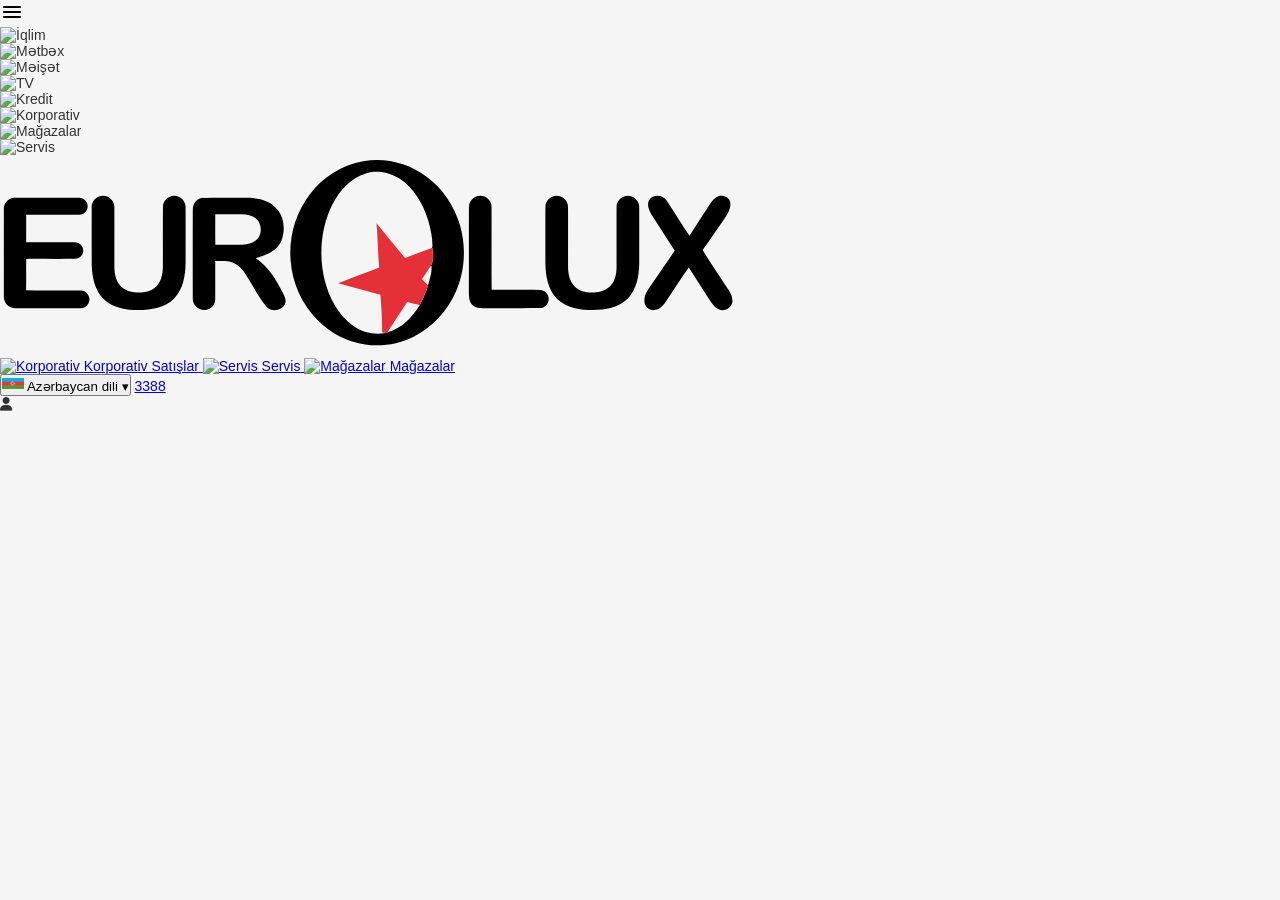
==== product.html @ 0941c826 "add produck header" ====
<!DOCTYPE html>
<html lang="az">
<head>
  <meta charset="UTF-8">
  <meta name="viewport" content="width=device-width, initial-scale=1.0">
  <title>Mikrodalğalı soba Eurolux EU-MW023-12GS</title>
  <link href="https://cdnjs.cloudflare.com/ajax/libs/font-awesome/6.5.0/css/all.min.css" rel="stylesheet">
  <link rel="stylesheet" href="assets/css/product.css">
  <link rel="stylesheet" href="assets/css/stryle.css">
</head>
<body>

  <div class="sidebar">
    <div class="sidebar-item active">
      <img src="assets/image/menu.svg" class="sidebar-svg" alt="Menyu">
    </div>
    <div class="sidebar-item">
      <img src="https://eurolux.az/wp-content/uploads/2025/03/Iqlim-texnikasi-icon.svg" class="sidebar-svg"
        alt="İqlim">
    </div>
    <div class="sidebar-item">
      <img src="https://eurolux.az/wp-content/uploads/2025/03/Mətbəx-Texnikasi-icon.svg" class="sidebar-svg"
        alt="Mətbəx">
    </div>
    <div class="sidebar-item">
      <img src="https://eurolux.az/wp-content/uploads/2025/03/Boyuk-məisət-texnikasi-icon.svg" class="sidebar-svg"
        alt="Məişət">
    </div>
    <div class="sidebar-item">
      <img src="https://eurolux.az/wp-content/uploads/2025/03/TV-audio-və-video-icon.svg" class="sidebar-svg"
        alt="TV">
    </div>
    <div class="sidebar-item">
      <img src="https://eurolux.az/wp-content/uploads/2025/03/Kredit-odenisi-icon.svg" class="sidebar-svg"
        alt="Kredit">
    </div>
    <div class="sidebar-item">
      <img src="https://eurolux.az/wp-content/uploads/2025/11/KORPORATIV-SATIS-1.svg" class="sidebar-svg"
        alt="Korporativ">
    </div>
    <div class="sidebar-item">
      <img src="https://eurolux.az/wp-content/uploads/2025/03/Magazalar-icon.svg" class="sidebar-svg"
        alt="Mağazalar">
    </div>
    <div class="sidebar-item">
      <img src="https://eurolux.az/wp-content/uploads/2025/07/Eurolux-Rəsmi-servis.svg" class="sidebar-svg"
        alt="Servis">
    </div>
  </div>

  <header class="top-header">
    <div class="container">
      <a href="#" class="logo">
        <img src="assets/image/eulogo.svg" alt="">
      </a>
      <nav class="top-nav">
        <a href="#" class="nav-item">
          <img src="https://eurolux.az/wp-content/uploads/2025/11/KORPORATIV-SATIS-1.svg" alt="Korporativ"
            class="nav-icon">
          <span>Korporativ Satışlar</span>
        </a>

        <a href="#" class="nav-item">
          <img src="https://eurolux.az/wp-content/uploads/2025/07/Eurolux-Rəsmi-servis.svg" alt="Servis"
            class="nav-icon">
          <span>Servis</span>
        </a>

        <a href="#" class="nav-item">
          <img src="https://eurolux.az/wp-content/uploads/2025/03/Magazalar-icon-1.svg" alt="Mağazalar"
            class="nav-icon">
          <span>Mağazalar</span>
        </a>
      </nav>
      <div class="top-right">
        <button class="lang-btn">
          <img src="[data-uri]"
            alt="Language Icon" width="22" height="15" style="border-radius:2px; object-fit:contain;">
          Azərbaycan dili ▾
        </button>

        <a href="tel:3388" class="phone-btn">3388</a>

        <div class="user-icon">
          <i class="fa-solid fa-user"></i>
        </div>
      </div>
    </div>
  </header>
---- assets/css/product.css ----
* { margin: 0; padding: 0; box-sizing: border-box; }
body { font-family: Arial, sans-serif; font-size: 14px; color: #333; background: #f5f5f5; }

.main-wrapper {
  display: flex;
  max-width: 1280px;
  margin: 0 auto;
}

.left-sidebar {
  width: 45px;
  background: #fff;
  border-right: 1px solid #eee;
  display: flex;
  flex-direction: column;
  align-items: center;
  padding: 12px 0;
  gap: 18px;
  min-height: calc(100vh - 110px);
}
.s-icon {
  width: 28px; height: 28px;
  background: #eee;
  border-radius: 5px;
  display: flex;
  align-items: center;
  justify-content: center;
  font-size: 14px;
  cursor: pointer;
}

.page-content {
  flex: 1;
  background: #f5f5f5;
  padding: 15px 20px;
}

.breadcrumb {
  display: flex;
  align-items: center;
  gap: 8px;
  font-size: 13px;
  color: #666;
  margin-bottom: 18px;
  flex-wrap: wrap;
}
.breadcrumb a { color: #1565c0; text-decoration: none; }
.breadcrumb a:hover { text-decoration: underline; }
.breadcrumb .current { color: #333; }

.product-area {
  display: flex;
  gap: 20px;
}

.img-section {
  width: 400px;
  flex-shrink: 0;
  position: relative;
}
.discount-badge {
  position: absolute;
  top: 12px; left: 12px;
  background: #1565c0;
  color: #fff;
  font-size: 13px;
  font-weight: bold;
  padding: 5px 10px;
  border-radius: 4px;
  z-index: 2;
}
.product-img-box {
  width: 100%;
  height: 380px;
  background: #f0f0f0;
  border-radius: 8px;
  display: flex;
  align-items: center;
  justify-content: center;
  position: relative;
  overflow: hidden;
}
.product-img-box img {
  max-width: 90%;
  max-height: 90%;
  object-fit: contain;
}
.expand-btn {
  position: absolute;
  bottom: 10px; left: 10px;
  width: 28px; height: 28px;
  background: #fff;
  border: 1px solid #ccc;
  border-radius: 4px;
  display: flex;
  align-items: center;
  justify-content: center;
  cursor: pointer;
  font-size: 14px;
}

.product-info { flex: 1; }
.product-title {
  font-size: 22px;
  font-weight: bold;
  color: #222;
  margin-bottom: 15px;
  line-height: 1.3;
}
.price-row {
  display: flex;
  align-items: center;
  gap: 14px;
  margin-bottom: 12px;
}
.old-price {
  font-size: 16px;
  color: #999;
  text-decoration: line-through;
}
.new-price {
  font-size: 28px;
  font-weight: bold;
  color: #e30613;
}
.fire-icon { font-size: 22px; }
.price-note {
  font-size: 13px;
  color: #555;
  margin-bottom: 20px;
  line-height: 1.5;
}
.specs-list {
  list-style: disc;
  padding-left: 20px;
  margin-bottom: 25px;
}
.specs-list li {
  font-size: 14px;
  color: #444;
  margin-bottom: 7px;
}
.action-links {
  display: flex;
  gap: 25px;
  flex-wrap: wrap;
}
.action-link {
  display: flex;
  align-items: center;
  gap: 6px;
  font-size: 13px;
  color: #555;
  text-decoration: none;
  cursor: pointer;
}
.action-link:hover { color: #1565c0; }

.right-panel {
  width: 280px;
  flex-shrink: 0;
  display: flex;
  flex-direction: column;
  gap: 12px;
}
.qty-row {
  display: flex;
  align-items: center;
  gap: 12px;
}
.qty-ctrl {
  display: flex;
  align-items: center;
  border: 1px solid #ddd;
  border-radius: 6px;
  overflow: hidden;
  background: #fff;
}
.qty-ctrl button {
  width: 32px; height: 38px;
  background: none;
  border: none;
  font-size: 18px;
  cursor: pointer;
  color: #555;
  font-weight: bold;
}
.qty-ctrl input {
  width: 40px; height: 38px;
  text-align: center;
  border: none;
  border-left: 1px solid #ddd;
  border-right: 1px solid #ddd;
  outline: none;
  font-size: 15px;
  font-weight: bold;
}
.add-to-cart {
  flex: 1;
  background: #e30613;
  color: #fff;
  border: none;
  border-radius: 6px;
  padding: 11px 0;
  font-size: 14px;
  font-weight: bold;
  cursor: pointer;
}
.add-to-cart:hover { background: #c00510; }
.one-click-btn {
  width: 100%;
  background: #1565c0;
  color: #fff;
  border: none;
  border-radius: 6px;
  padding: 13px 0;
  font-size: 14px;
  font-weight: bold;
  cursor: pointer;
}
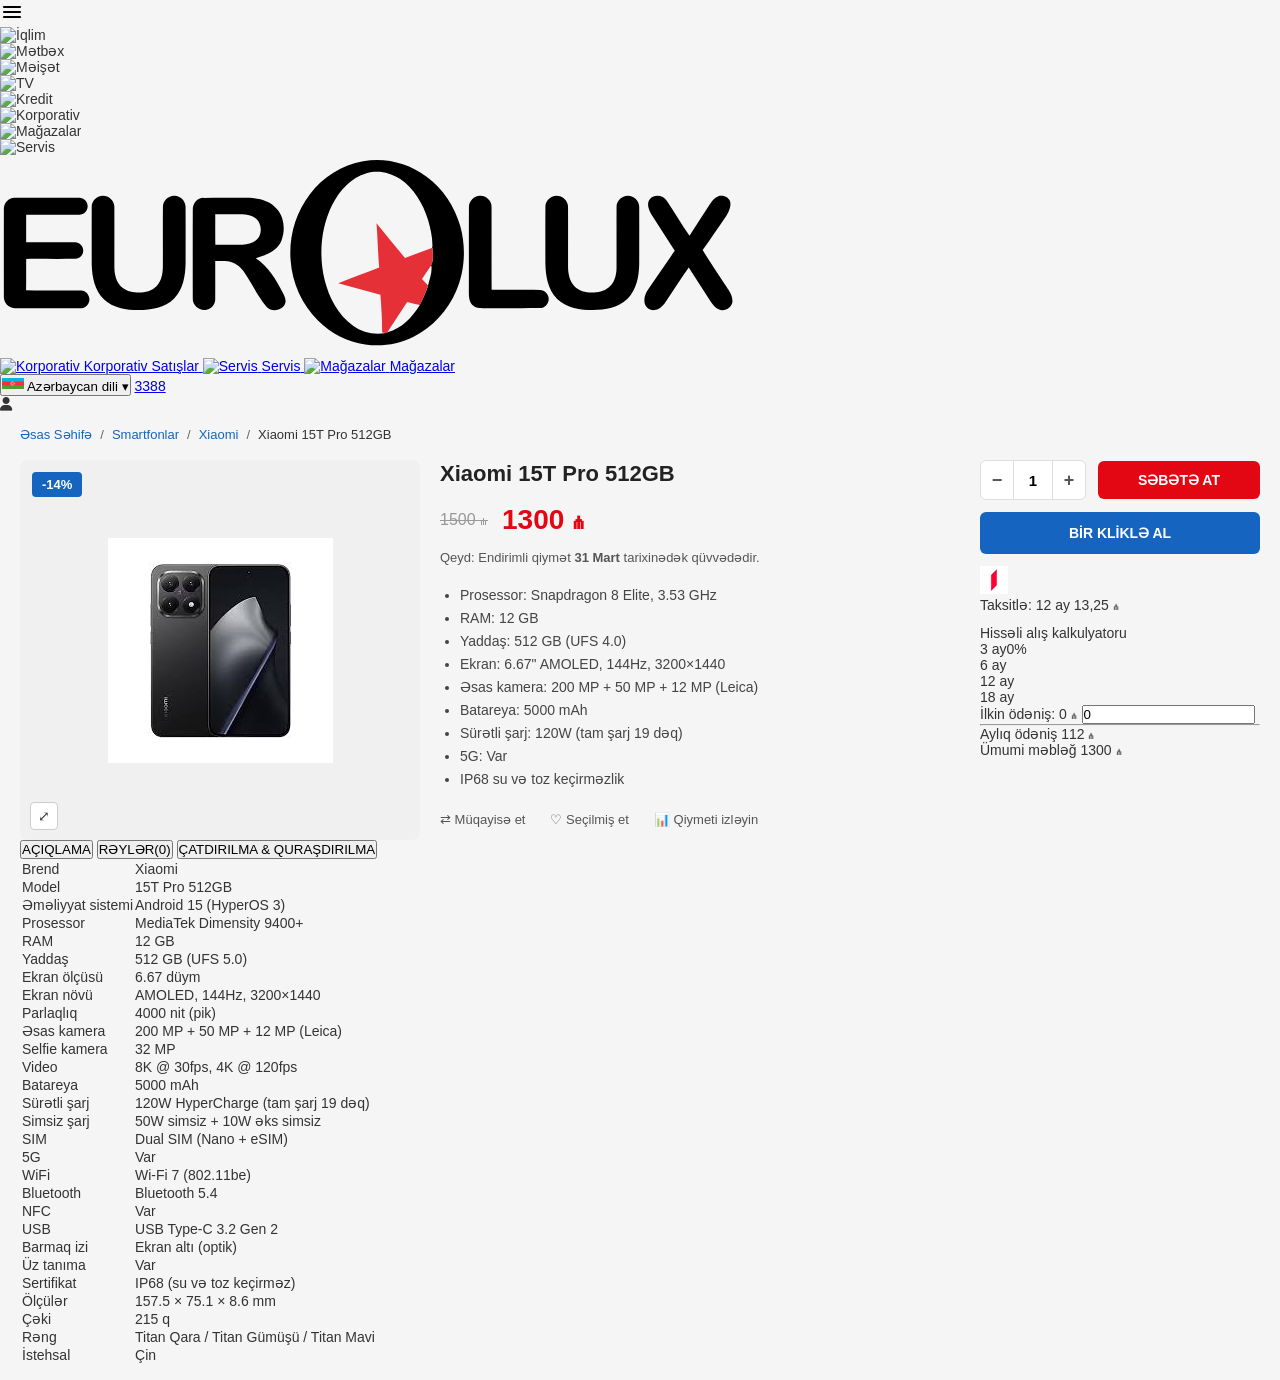
==== commit 99ea747e: "add phone about" ====
--- a/product.html
+++ b/product.html
@@ -86,4 +86,148 @@
         </div>
       </div>
     </div>
-  </header>+  </header>
+
+  <main>
+    <section class="product-section">
+    <div class="page-content">
+
+<div class="breadcrumb">
+  <a href="index.html">Əsas Səhifə</a>
+  <span>/</span>
+  <a href="#">Smartfonlar</a>
+  <span>/</span>
+  <a href="#">Xiaomi</a>
+  <span>/</span>
+  <span class="current">Xiaomi 15T Pro 512GB</span>
+</div>
+
+<div class="product-area">
+
+  <div class="img-section">
+    <div class="discount-badge">-14%</div>
+    <div class="product-img-box">
+      <img src="assets/image/xiaomi-15t-pro.jfif" alt="Xiaomi 15T Pro">
+      <div class="expand-btn">⤢</div>
+    </div>
+  </div>
+
+  <div class="product-info">
+    <h1 class="product-title">Xiaomi 15T Pro 512GB</h1>
+
+    <div class="price-row">
+      <span class="old-price">1500 ₼</span>
+      <span class="new-price">1300 ₼</span>
+      <span class="fire-icon"></span>
+    </div>
+
+    <p class="price-note">
+      Qeyd: Endirimli qiymət <b>31 Mart</b> tarixinədək qüvvədədir.
+    </p>
+
+    <ul class="specs-list">
+      <li>Prosessor: Snapdragon 8 Elite, 3.53 GHz</li>
+      <li>RAM: 12 GB</li>
+      <li>Yaddaş: 512 GB (UFS 4.0)</li>
+      <li>Ekran: 6.67" AMOLED, 144Hz, 3200×1440</li>
+      <li>Əsas kamera: 200 MP + 50 MP + 12 MP (Leica)</li>
+      <li>Batareya: 5000 mAh</li>
+      <li>Sürətli şarj: 120W (tam şarj 19 dəq)</li>
+      <li>5G: Var</li>
+      <li>IP68 su və toz keçirməzlik</li>
+    </ul>
+
+    <div class="action-links">
+      <a href="#" class="action-link">⇄ Müqayisə et</a>
+      <a href="#" class="action-link">♡ Seçilmiş et</a>
+      <a href="#" class="action-link">📊 Qiymeti izləyin</a>
+    </div>
+  </div>
+
+  <div class="right-panel">
+
+    <div class="qty-row">
+      <div class="qty-ctrl">
+        <button>−</button>
+        <input type="text" value="1">
+        <button>+</button>
+      </div>
+      <button class="add-to-cart">SƏBƏTƏ AT</button>
+    </div>
+
+    <button class="one-click-btn">BİR KLİKLƏ AL</button>
+
+    <div class="taksit-box">
+      <div class="taksit-logo">
+        <img src="assets/image/1bank.png" alt="">
+      </div>
+      Taksitlə: 12 ay 13,25 ₼
+    </div>
+
+    <div class="calc-box">
+      <div class="calc-title">Hissəli alış kalkulyatoru</div>
+      <div class="month-tabs">
+        <div class="month-tab">3 ay<span class="pct">0%</span></div>
+        <div class="month-tab">6 ay</div>
+        <div class="month-tab active">12 ay</div>
+        <div class="month-tab">18 ay</div>
+      </div>
+      <div class="calc-row">
+        <label>İlkin ödəniş: 0 ₼</label>
+        <input type="text" class="ilkin-input" value="0">
+      </div>
+      <hr class="calc-divider">
+      <div class="calc-result-row">
+        <span>Aylıq ödəniş</span>
+        <span class="amount">112 ₼</span>
+      </div>
+      <div class="calc-result-row">
+        <span>Ümumi məbləğ</span>
+        <span class="amount total">1300 ₼</span>
+      </div>
+    </div>
+
+  </div>
+
+</div>
+
+<div class="tabs-section">
+  <div class="tabs-header">
+    <button class="tab-btn active" onclick="showTab('acıqlama')">AÇIQLAMA</button>
+    <button class="tab-btn" onclick="showTab('reyler')">RƏYLƏR(0)</button>
+    <button class="tab-btn" onclick="showTab('catdirilma')">ÇATDIRILMA & QURAŞDIRILMA</button>
+  </div>
+
+  <div class="tab-content active" id="tab-acıqlama">
+    <table class="specs-table">
+      <tr><td class="spec-key">Brend</td><td class="spec-val">Xiaomi</td></tr>
+      <tr><td class="spec-key">Model</td><td class="spec-val">15T Pro 512GB</td></tr>
+      <tr><td class="spec-key">Əməliyyat sistemi</td><td class="spec-val">Android 15 (HyperOS 3)</td></tr>
+      <tr><td class="spec-key">Prosessor</td><td class="spec-val">MediaTek
+Dimensity 9400+</td></tr>
+      <tr><td class="spec-key">RAM</td><td class="spec-val">12 GB</td></tr>
+      <tr><td class="spec-key">Yaddaş</td><td class="spec-val">512 GB (UFS 5.0)</td></tr>
+      <tr><td class="spec-key">Ekran ölçüsü</td><td class="spec-val">6.67 düym</td></tr>
+      <tr><td class="spec-key">Ekran növü</td><td class="spec-val">AMOLED, 144Hz, 3200×1440</td></tr>
+      <tr><td class="spec-key">Parlaqlıq</td><td class="spec-val">4000 nit (pik)</td></tr>
+      <tr><td class="spec-key">Əsas kamera</td><td class="spec-val">200 MP + 50 MP + 12 MP (Leica)</td></tr>
+      <tr><td class="spec-key">Selfie kamera</td><td class="spec-val">32 MP</td></tr>
+      <tr><td class="spec-key">Video</td><td class="spec-val">8K @ 30fps, 4K @ 120fps</td></tr>
+      <tr><td class="spec-key">Batareya</td><td class="spec-val">5000 mAh</td></tr>
+      <tr><td class="spec-key">Sürətli şarj</td><td class="spec-val">120W HyperCharge (tam şarj 19 dəq)</td></tr>
+      <tr><td class="spec-key">Simsiz şarj</td><td class="spec-val">50W simsiz + 10W əks simsiz</td></tr>
+      <tr><td class="spec-key">SIM</td><td class="spec-val">Dual SIM (Nano + eSIM)</td></tr>
+      <tr><td class="spec-key">5G</td><td class="spec-val">Var</td></tr>
+      <tr><td class="spec-key">WiFi</td><td class="spec-val">Wi-Fi 7 (802.11be)</td></tr>
+      <tr><td class="spec-key">Bluetooth</td><td class="spec-val">Bluetooth 5.4</td></tr>
+      <tr><td class="spec-key">NFC</td><td class="spec-val">Var</td></tr>
+      <tr><td class="spec-key">USB</td><td class="spec-val">USB Type-C 3.2 Gen 2</td></tr>
+      <tr><td class="spec-key">Barmaq izi</td><td class="spec-val">Ekran altı (optik)</td></tr>
+      <tr><td class="spec-key">Üz tanıma</td><td class="spec-val">Var</td></tr>
+      <tr><td class="spec-key">Sertifikat</td><td class="spec-val">IP68 (su və toz keçirməz)</td></tr>
+      <tr><td class="spec-key">Ölçülər</td><td class="spec-val">157.5 × 75.1 × 8.6 mm</td></tr>
+      <tr><td class="spec-key">Çəki</td><td class="spec-val">215 q</td></tr>
+      <tr><td class="spec-key">Rəng</td><td class="spec-val">Titan Qara / Titan Gümüşü / Titan Mavi</td></tr>
+      <tr><td class="spec-key">İstehsal</td><td class="spec-val">Çin</td></tr>
+    </table>
+  </div>
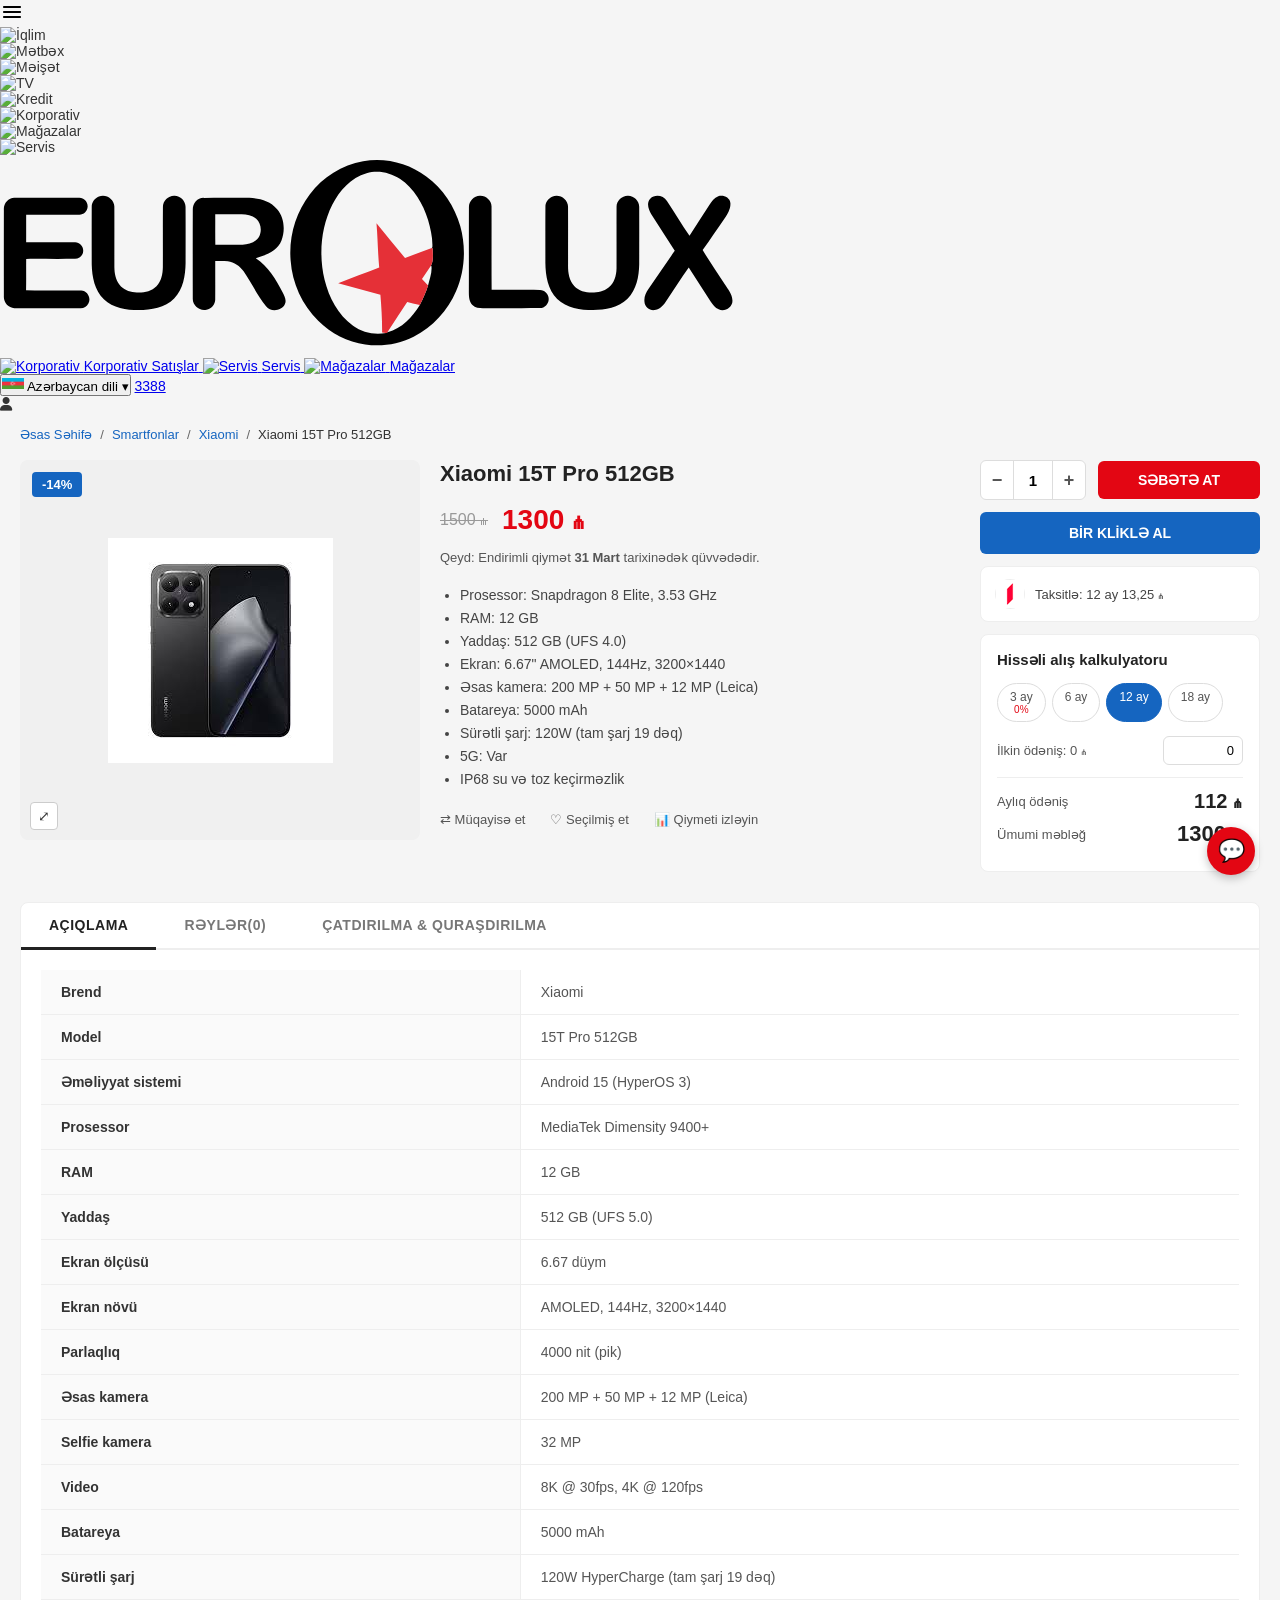
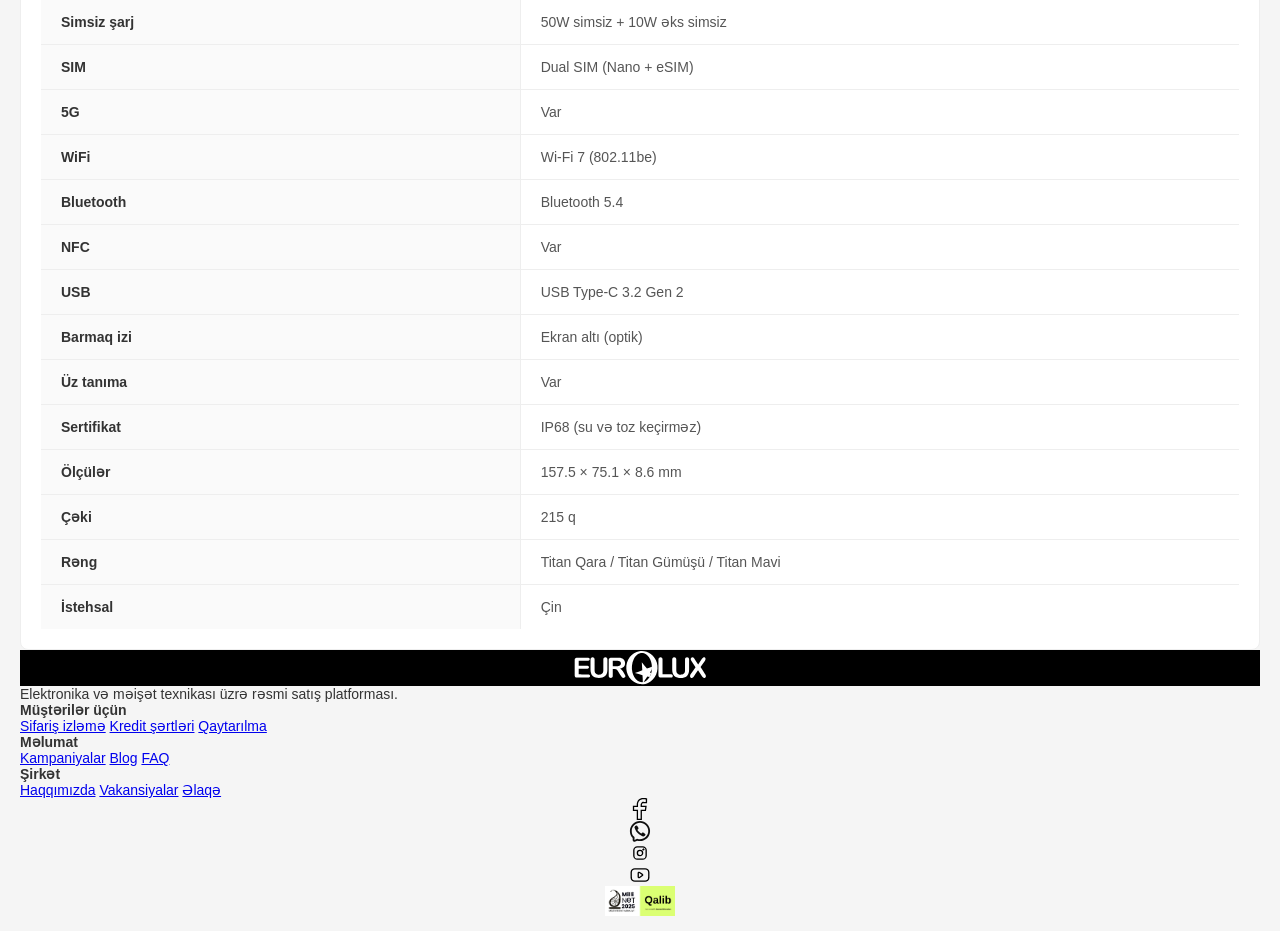
==== commit 380a572d: "add produck footer" ====
--- a/product.html
+++ b/product.html
@@ -230,4 +230,79 @@
       <tr><td class="spec-key">Rəng</td><td class="spec-val">Titan Qara / Titan Gümüşü / Titan Mavi</td></tr>
       <tr><td class="spec-key">İstehsal</td><td class="spec-val">Çin</td></tr>
     </table>
-  </div>+  </div>
+
+  <div class="tab-content" id="tab-reyler">
+    <p style="color:#888;font-size:14px;padding:30px 0;">Hələ rəy yoxdur.</p>
+  </div>
+
+  <div class="tab-content" id="tab-catdirilma">
+    <p style="color:#555;font-size:14px;padding:20px 0;line-height:1.7;">
+      Məhsul sifariş edildikdən sonra 1-3 iş günü ərzində çatdırılır.<br>
+      Bakı daxili çatdırılma pulsuzdur.<br>
+      Quraşdırma xidməti əlavə ödənişlidir.
+    </p>
+  </div>
+</div>
+
+<div class="chat-float">💬</div>
+
+<footer class="site-footer">
+    <div class="container footer-top">
+      <div class="footer-col logo-col">
+        <div id="box_footer_logo" class="placeholder footer-logo"
+          style="display:flex;align-items:center;justify-content:center;background:#000;border:none;">
+          <img src="assets/image/eulogo.svg" alt="Eurolux"
+            style="height:36px;filter:brightness(0) invert(1);object-fit:contain;">
+        </div>
+        <p>Elektronika və məişət texnikası üzrə rəsmi satış platforması.</p>
+      </div>
+      <div class="footer-col">
+        <h4>Müştərilər üçün</h4>
+        <a href="#">Sifariş izləmə</a>
+        <a href="#">Kredit şərtləri</a>
+        <a href="#">Qaytarılma</a>
+      </div>
+      <div class="footer-col">
+        <h4>Məlumat</h4>
+        <a href="#">Kampaniyalar</a>
+        <a href="#">Blog</a>
+        <a href="#">FAQ</a>
+      </div>
+      <div class="footer-col">
+        <h4>Şirkət</h4>
+        <a href="#">Haqqımızda</a>
+        <a href="#">Vakansiyalar</a>
+        <a href="#">Əlaqə</a>
+      </div>
+    </div>
+
+    <div class="container social-bar">
+      <div class="social-icons">
+        <div class="social-box fb" style="display:flex;align-items:center;justify-content:center;">
+          <img src="assets/image/facebook-boxed-svgrepo-com.svg" alt="Facebook"
+            style="width:22px;height:22px;">
+        </div>
+        <div class="social-box wp" style="display:flex;align-items:center;justify-content:center;">
+          <img src="assets/image/whatsapp.svg" alt="WhatsApp" style="width:22px;height:22px;">
+        </div>
+        <div class="social-box ig" style="display:flex;align-items:center;justify-content:center;">
+          <img src="assets/image/instagram.svg" alt="Instagram" style="width:22px;height:22px;">
+        </div>
+        <div class="social-box yt" style="display:flex;align-items:center;justify-content:center;">
+          <img src="assets/image/youtube.svg" alt="YouTube" style="width:22px;height:22px;">
+        </div>
+      </div>
+      <div class="awards">
+        <div class="award-box" style="display:flex;align-items:center;justify-content:center;">
+          <img src="assets/image/MILLI-INTERNET-MUKAFATI-Qalib-Daməd-Ehmədov.png" alt="Mükafat"
+            style="height:30px;object-fit:contain;">
+        </div>
+      </div>
+    </div>
+  </footer>
+
+<script src="assets/js/product.js"></script>
+<script src="assets/js/script.js"></script>
+</body>
+</html>
--- a/assets/css/product.css
+++ b/assets/css/product.css
@@ -217,4 +217,185 @@
   font-size: 14px;
   font-weight: bold;
   cursor: pointer;
+}
+
+.one-click-btn:hover { background: #0d47a1; }
+.taksit-box {
+  background: #fff;
+  border: 1px solid #eee;
+  border-radius: 8px;
+  padding: 12px 14px;
+  display: flex;
+  align-items: center;
+  gap: 10px;
+  font-size: 13px;
+  color: #444;
+}
+.taksit-logo {
+  width: 30px; height: 30px;
+  background: #eee;
+  border-radius: 50%;
+  display: flex;
+  align-items: center;
+  justify-content: center;
+  font-size: 10px;
+  color: #888;
+  flex-shrink: 0;
+}
+.calc-box {
+  background: #fff;
+  border: 1px solid #eee;
+  border-radius: 8px;
+  padding: 16px;
+}
+.calc-title {
+  font-size: 15px;
+  font-weight: bold;
+  color: #222;
+  margin-bottom: 14px;
+}
+.month-tabs {
+  display: flex;
+  gap: 6px;
+  margin-bottom: 14px;
+  flex-wrap: wrap;
+}
+.month-tab {
+  padding: 6px 12px;
+  border: 1px solid #ddd;
+  border-radius: 20px;
+  font-size: 12px;
+  cursor: pointer;
+  background: #fff;
+  color: #555;
+}
+.month-tab:hover {
+  color: #0057b8;
+  border-color: #0057b8;
+}
+.month-tab:hover .pct {
+  color: #0057b8;
+}
+.month-tab.active {
+  background: #1565c0;
+  color: #fff;
+  border-color: #1565c0;
+}
+.month-tab.active:hover {
+  color: #fff;
+  border-color: #1565c0;
+}
+.month-tab.active:hover .pct { color: #aad4ff; }
+.month-tab .pct {
+  font-size: 10px;
+  color: #e30613;
+  display: block;
+  text-align: center;
+}
+.month-tab.active .pct { color: #aad4ff; }
+.calc-row {
+  display: flex;
+  align-items: center;
+  justify-content: space-between;
+  margin-bottom: 10px;
+  font-size: 13px;
+  color: #555;
+}
+.ilkin-input {
+  width: 80px;
+  border: 1px solid #ddd;
+  border-radius: 6px;
+  padding: 6px 8px;
+  text-align: right;
+  font-size: 13px;
+  outline: none;
+}
+.calc-divider {
+  border: none;
+  border-top: 1px solid #eee;
+  margin: 12px 0;
+}
+.calc-result-row {
+  display: flex;
+  justify-content: space-between;
+  align-items: center;
+  margin-bottom: 8px;
+  font-size: 13px;
+  color: #555;
+}
+.amount {
+  font-size: 20px;
+  font-weight: bold;
+  color: #222;
+}
+.amount.total { font-size: 22px; }
+
+.chat-float {
+  position: fixed;
+  bottom: 25px; right: 25px;
+  width: 48px; height: 48px;
+  background: #e30613;
+  border-radius: 50%;
+  display: flex;
+  align-items: center;
+  justify-content: center;
+  color: #fff;
+  font-size: 22px;
+  cursor: pointer;
+  box-shadow: 0 3px 10px rgba(0,0,0,0.25);
+  z-index: 100;
+}
+
+.tabs-section {
+  margin-top: 30px;
+  background: #fff;
+  border: 1px solid #eee;
+  border-radius: 8px;
+  overflow: hidden;
+}
+.tabs-header {
+  display: flex;
+  border-bottom: 2px solid #eee;
+}
+.tab-btn {
+  padding: 14px 28px;
+  background: none;
+  border: none;
+  font-size: 14px;
+  font-weight: bold;
+  color: #777;
+  cursor: pointer;
+  letter-spacing: 0.5px;
+  border-bottom: 3px solid transparent;
+  margin-bottom: -2px;
+}
+.tab-btn:hover { color: #1565c0; }
+.tab-btn.active {
+  color: #222;
+  border-bottom: 3px solid #222;
+}
+.tab-content {
+  display: none;
+  padding: 20px;
+}
+.tab-content.active { display: block; }
+
+.specs-table {
+  width: 100%;
+  border-collapse: collapse;
+  font-size: 14px;
+}
+.specs-table tr { border-bottom: 1px solid #eee; }
+.specs-table tr:last-child { border-bottom: none; }
+.spec-key {
+  font-weight: bold;
+  color: #333;
+  padding: 14px 20px;
+  width: 40%;
+  background: #fafafa;
+  border-right: 1px solid #eee;
+}
+.spec-val {
+  color: #555;
+  padding: 14px 20px;
 }
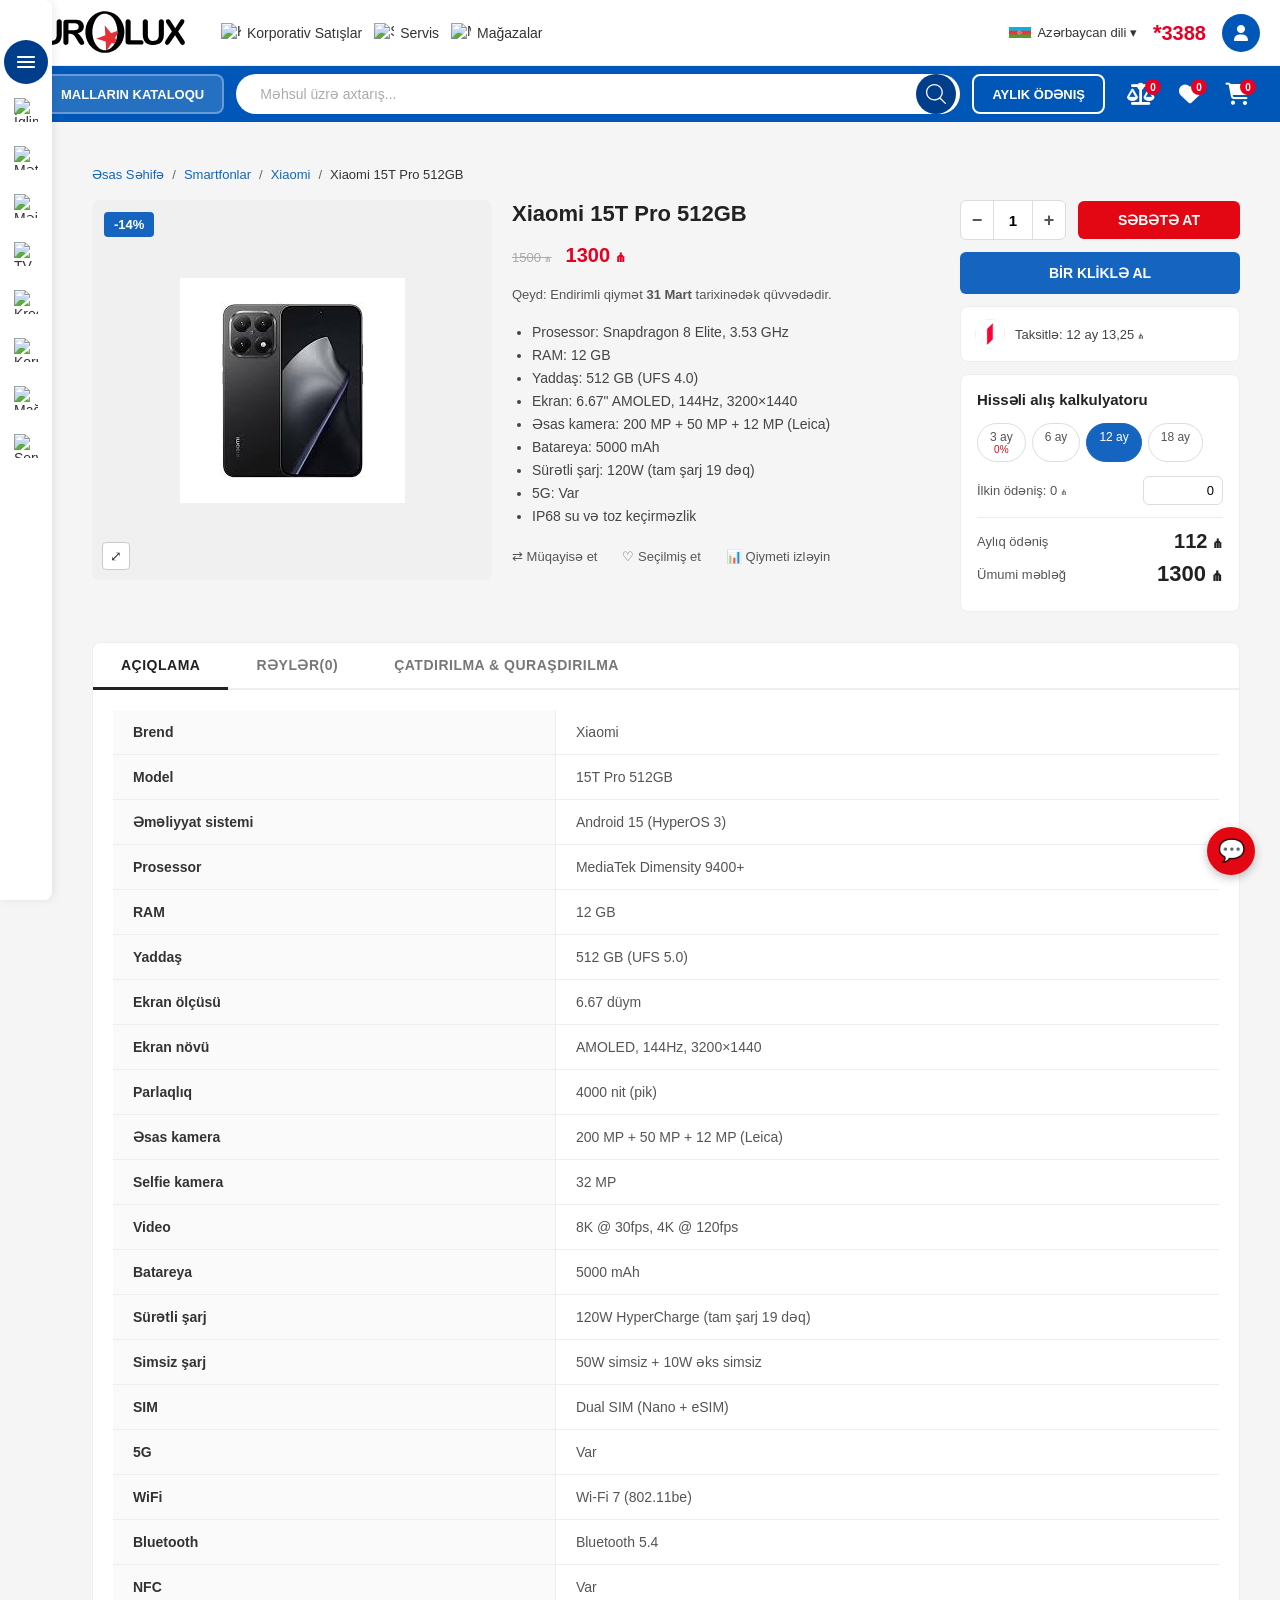
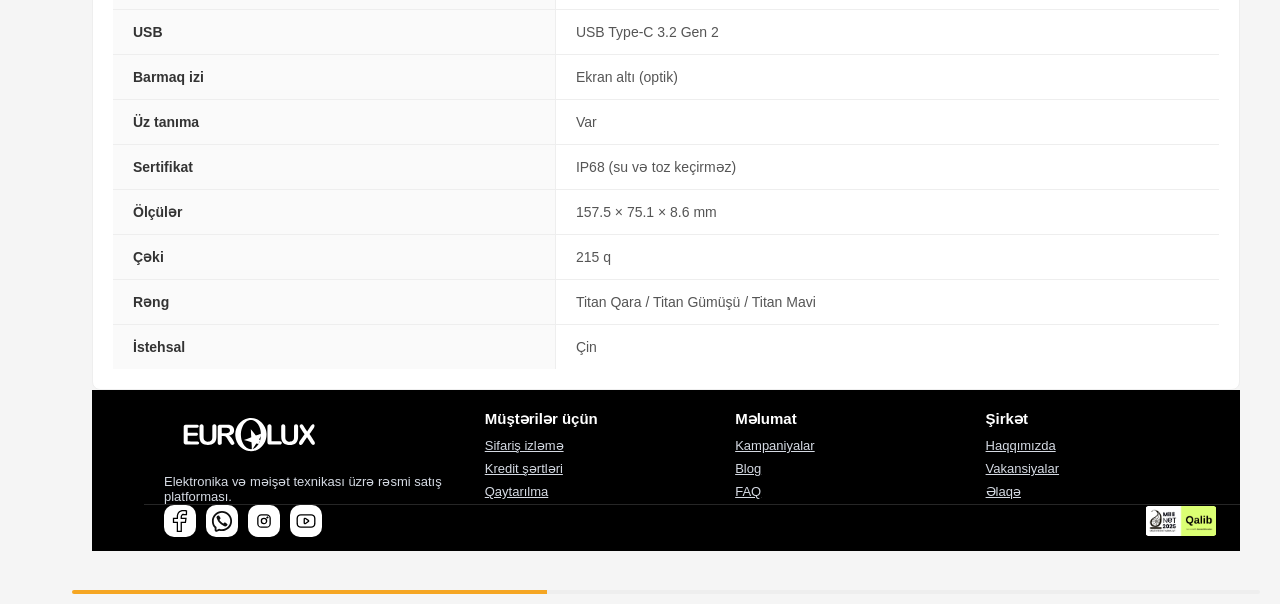
==== commit c1a1323e: "finsh" ====
--- a/product.html
+++ b/product.html
@@ -87,6 +87,26 @@
       </div>
     </div>
   </header>
+
+  <div class="bottom-header">
+    <div class="container">
+      <button class="catalog-btn">
+        <i class="fa-solid fa-bars"></i> MALLARIN KATALOQU
+      </button>
+      <div class="search-bar">
+        <input type="text" placeholder="Məhsul üzrə axtarış...">
+        <button class="search-btn">
+          <img src="assets/image/search-svgrepo-com.svg" alt="Axtar" class="search-icon">
+        </button>
+      </div>
+      <button class="monthly-btn">AYLIK ÖDƏNIŞ</button>
+      <div class="icon-group">
+        <button class="icon-btn"><i class="fa-solid fa-scale-balanced"></i><span class="badge">0</span></button>
+        <button class="icon-btn"><i class="fa-solid fa-heart"></i><span class="badge">0</span></button>
+        <button class="icon-btn"><i class="fa-solid fa-cart-shopping"></i><span class="badge">0</span></button>
+      </div>
+    </div>
+  </div>
 
   <main>
     <section class="product-section">
--- a/assets/css/product.css
+++ b/assets/css/product.css
@@ -1,3 +1,5 @@
+
+
 * { margin: 0; padding: 0; box-sizing: border-box; }
 body { font-family: Arial, sans-serif; font-size: 14px; color: #333; background: #f5f5f5; }
 
@@ -218,7 +220,6 @@
   font-weight: bold;
   cursor: pointer;
 }
-
 .one-click-btn:hover { background: #0d47a1; }
 .taksit-box {
   background: #fff;
--- a/assets/css/stryle.css
+++ b/assets/css/stryle.css
@@ -0,0 +1,841 @@
+* { margin: 0; padding: 0; box-sizing: border-box; }
+body { font-family: 'Segoe UI', sans-serif; background: #f5f5f5; }
+
+.top-header {
+  background: #fff;
+  padding: 10px 0;
+  border-bottom: 1px solid #eee;
+}
+.top-header .container {
+  max-width: 1400px;
+  margin: 0 auto;
+  padding: 0 20px;
+  display: flex;
+  align-items: center;
+  justify-content: space-between;
+  gap: 20px;
+}
+
+.logo { display: flex; align-items: center; text-decoration: none; flex-shrink: 0; }
+.logo-text { font-size: 32px; font-weight: 900; color: #111; letter-spacing: -1px; line-height: 1; }
+.logo-o {
+  display: inline-flex; align-items: center; justify-content: center;
+  width: 36px; height: 36px; border-radius: 50%; border: 3px solid #111;
+  position: relative; margin: 0 1px; vertical-align: middle;
+}
+.logo-o::after {
+  content: ''; width: 10px; height: 10px; background: #e60023;
+  border-radius: 50%; position: absolute;
+  top: 50%; left: 50%; transform: translate(-50%, -50%);
+}
+
+.logo img {
+  height: 45px;
+  width: auto;
+  display: block;
+}
+.top-nav {
+  display: flex;
+  align-items: center;
+  gap: 12px;
+  flex: 1;
+  padding-left: 16px;
+}
+
+.nav-item {
+  text-decoration: none;
+  color: #333;
+  font-size: 14px;
+  font-weight: 500;
+  display: flex;
+  align-items: center;
+  gap: 6px;
+  white-space: nowrap;
+  transition: color 0.2s;
+}
+.nav-item:hover { color: #0057b8; }
+
+.nav-icon {
+  width: 20px;
+  height: 20px;
+  object-fit: contain;
+  display: block;
+}
+.top-right { display: flex; align-items: center; gap: 16px; flex-shrink: 0; }
+.lang-btn {
+  display: flex; align-items: center; gap: 6px;
+  background: none; border: none; cursor: pointer; font-size: 13px; color: #333; font-weight: 500;
+}
+.phone-btn {
+  color: #e60023; font-weight: 700; font-size: 20px; text-decoration: none;
+}
+.phone-btn::before { content: '*'; font-size: 22px; }
+.user-icon {
+  width: 38px; height: 38px; border-radius: 50%; background: #0057b8;
+  display: flex; align-items: center; justify-content: center;
+  color: #fff; font-size: 16px; cursor: pointer; transition: background 0.2s;
+}
+.user-icon:hover { background: #0046a0; }
+
+.hero-section,
+.product-section,
+.reviews-section,
+.brand-strip {
+    max-width: 1400px;        
+    margin-left: auto;        
+    margin-right: auto;       
+    width: calc(100% - 52px); 
+    padding: 0 20px;          
+    position: relative;
+    left: 26px;              
+}
+
+  .hero-section {
+    margin-top: 10px;
+  }
+
+.hero-slider {
+    width: 100%;
+    overflow: hidden;
+    border-radius: 8px;       
+}
+
+.hero-slider {
+    position: relative;
+    width: 100%;
+    overflow: hidden;
+}
+
+.slider-track {
+    display: flex;
+    transition: transform 0.5s ease;
+}
+
+.slide {
+    min-width: 100%;
+    flex-shrink: 0;
+}
+
+.slide img {
+    width: 100%;       
+    height: 420px;     
+    object-fit: cover; 
+}
+
+.hero-prev,
+.hero-next {
+    position: absolute;
+    top: 50%;
+    transform: translateY(-50%);
+    width: 40px;
+    height: 40px;
+    background: #fff;
+    border: none;
+    border-radius: 50%;
+    cursor: pointer;
+    display: flex;
+    align-items: center;
+    justify-content: center;
+    box-shadow: 0 2px 8px rgba(0,0,0,0.15);
+    z-index: 10;
+    transition: background 0.2s;
+}
+
+.hero-prev { left: 12px; }
+.hero-next { right: 12px; }
+
+.hero-prev:hover,
+.hero-next:hover { background: #f0f4ff; }
+
+.slider-dots {
+    position: absolute;
+    bottom: 12px;
+    left: 50%;
+    transform: translateX(-50%);
+    display: flex;
+    gap: 6px;
+    z-index: 10;
+}
+
+.dot {
+    width: 8px;
+    height: 8px;
+    border-radius: 50%;
+    background: rgba(255,255,255,0.6);
+    cursor: pointer;
+    transition: background 0.2s, transform 0.2s;
+}
+
+.dot.active {
+    background: #fff;
+    transform: scale(1.3);
+}
+
+.bottom-header { background: #0057b8; }
+.bottom-header .container {
+  max-width: 1400px; margin: 0 auto; padding: 0 20px;
+  display: flex; align-items: center; gap: 12px; height: 56px;
+}
+.catalog-btn {
+  display: flex; align-items: center; gap: 10px;
+  background: rgba(255,255,255,0.15); border: 2px solid rgba(255,255,255,0.3);
+  border-radius: 8px; color: #fff; font-size: 13px; font-weight: 700;
+  padding: 8px 18px; cursor: pointer; white-space: nowrap;
+  transition: background 0.2s; text-transform: uppercase; height: 40px;
+}
+.catalog-btn:hover { background: rgba(255,255,255,0.25); }
+
+.search-bar {
+  flex: 1;
+  display: flex;
+  align-items: center;
+  background: #fff;
+  border-radius: 30px;
+  overflow: hidden;
+  height: 40px;
+  padding-left: 8px;
+}
+
+.search-bar input {
+  flex: 1;
+  border: none;
+  outline: none;
+  padding: 0 16px;
+  font-size: 14px;
+  color: #555;
+  background: transparent;
+  height: 100%;
+}
+
+.search-bar input::placeholder { color: #aaa; }
+
+.search-btn {
+  background: #003d8a;
+  border: none;
+  padding: 0;
+  cursor: pointer;
+  width: 40px;
+  height: 40px;
+  border-radius: 50%;
+  display: flex;
+  align-items: center;
+  justify-content: center;
+  flex-shrink: 0;
+  transition: background 0.2s;
+  margin-right: 4px;
+}
+
+.search-btn:hover { background: #0057b8; }
+
+.search-icon {
+  width: 20px;
+  height: 20px;
+  object-fit: contain;
+  display: block;
+  filter: brightness(0) invert(1);
+}
+.monthly-btn {
+  background: transparent;
+  color: #fff;
+  border: 2px solid #fff;
+  border-radius: 8px;
+  padding: 0 18px;
+  font-size: 13px;
+  font-weight: 700;
+  cursor: pointer;
+  white-space: nowrap;
+  height: 40px;
+  transition: background 0.2s, color 0.2s;
+}
+.monthly-btn:hover {
+  background: #fff;
+  color: #0057b8;
+}
+
+.icon-group { display: flex; align-items: center; gap: 4px; }
+.icon-btn {
+  position: relative; background: none; border: none; color: #fff;
+  font-size: 22px; cursor: pointer; padding: 6px 10px;
+  border-radius: 8px; transition: background 0.2s; display: flex; align-items: center;
+}
+.icon-btn:hover { background: rgba(255,255,255,0.15); }
+.badge {
+  position: absolute; top: 2px; right: 4px; background: #e60023;
+  color: #fff; font-size: 10px; font-weight: 700; width: 16px; height: 16px;
+  border-radius: 50%; display: flex; align-items: center; justify-content: center;
+}
+
+.sidebar {
+  position: fixed;
+  left: 0;
+  top: 0;
+  height: 100vh;
+  width: 52px;
+  background: #fff;
+  box-shadow: 2px 0 8px rgba(0,0,0,0.08);
+  border-radius: 0 8px 8px 0;
+  padding: 8px 0;
+  display: flex;
+  flex-direction: column;
+  justify-content: flex-start;
+  padding-top: 40px;
+  gap: 4px;
+  z-index: 100;
+}
+
+.sidebar-item {
+  width: 44px;
+  height: 44px;
+  display: flex;
+  align-items: center;
+  justify-content: center;
+  cursor: pointer;
+  transition: background 0.2s;
+  border-radius: 6px;
+  margin: 0 4px;
+}
+.sidebar-item:hover { background: #f0f4ff; }
+
+.sidebar-svg {
+  width: 24px;
+  height: 24px;
+  object-fit: contain;
+  display: block;
+}
+
+.sidebar-item.active {
+  background: #003d8a;
+  border-radius: 50%;
+  width: 44px;
+  height: 44px;
+}
+
+.sidebar-item.active .sidebar-svg {
+  filter: brightness(0) invert(1);
+}
+
+.lang-btn img {
+  width: 22px;
+  height: 15px;
+  object-fit: cover;
+  border-radius: 2px;
+  display: block;
+}
+
+.product-section {
+    max-width: 1400px;        
+    margin: 0 auto;           
+    padding: 30px 20px 10px;  
+    width: calc(100% - 52px); 
+    position: relative;
+    left: 26px;               
+}
+.section-head {
+    width: 100%;
+    display: flex;
+    justify-content: space-between;
+    align-items: center;
+    margin-bottom: 20px;
+}
+
+.section-head h2 {
+  font-size: 24px;
+  font-weight: 800;
+  color: #111;
+}
+
+.arrow-wrap { display: flex; gap: 8px; }
+
+.arrow-box {
+  width: 38px;
+  height: 38px;
+  border-radius: 50%;
+  border: 2px solid #c5d5ea;
+  background: #fff;
+  cursor: pointer;
+  transition: all 0.2s;
+}
+
+.arrow-box:last-child {
+  background: #0057b8;
+  border-color: #0057b8;
+}
+
+.arrow-box:last-child svg { stroke: #fff !important; }
+
+.arrow-box:hover {
+  background: #0057b8;
+  border-color: #0057b8;
+}
+
+.arrow-box:hover svg { stroke: #fff !important; }
+
+.product-slider {
+    width: 100%;
+    overflow: hidden; 
+    padding: 10px 0;
+}
+
+.product-track {
+    display: flex !important;
+    gap: 16px;
+    transition: transform 0.5s ease-in-out !important; 
+    will-change: transform;
+}
+
+.product-card {
+    width: calc((100% - 64px) / 5) !important; 
+    flex-shrink: 0; 
+}
+
+.product-card {
+    width: 100%;             
+    min-width: 0;            
+    background: #fff;
+    border-radius: 12px;
+    padding: 14px;
+    border: 1px solid #eee;
+    position: relative;
+    transition: box-shadow 0.2s, transform 0.2s;
+    cursor: pointer;
+    box-sizing: border-box;
+}
+
+.product-card:hover {
+  box-shadow: 0 6px 24px rgba(0,0,0,0.1);
+  transform: translateY(-2px);
+}
+
+.arrow-wrap { 
+  display: flex; 
+  gap: 8px; 
+}
+
+.arrow-box {
+  width: 38px;
+  height: 38px;
+  border-radius: 50%;
+  border: 2px solid #c5d5ea;
+  background: #fff;
+  cursor: pointer;
+  transition: all 0.2s;
+}
+
+.arrow-box:last-child {
+  background: #0057b8;
+  border-color: #0057b8;
+}
+
+.arrow-box:last-child svg { 
+  stroke: #fff !important; 
+}
+
+.arrow-box:hover {
+  background: #0057b8;
+  border-color: #0057b8;
+}
+
+.arrow-box:hover svg { 
+  stroke: #fff !important; 
+}
+
+.discount {
+  position: absolute;
+  top: 12px;
+  left: 12px;
+  background: #0057b8;
+  color: #fff;
+  font-size: 12px;
+  font-weight: 700;
+  padding: 3px 10px;
+  border-radius: 20px;
+  z-index: 2;
+}
+
+.fav-box {
+  position: absolute;
+  top: 10px;
+  right: 10px;
+  width: 32px;
+  height: 32px;
+  border-radius: 50%;
+  border: 1px solid #eee;
+  background: #fff;
+  z-index: 2;
+  transition: all 0.2s;
+}
+
+.fav-box:hover {
+  border-color: #e60023;
+  background: #fff0f0;
+}
+
+.product-image {
+  width: 100%;
+  height: 170px;
+  display: flex;
+  align-items: center;
+  justify-content: center;
+  margin: 10px 0 14px;
+}
+
+.product-image img {
+  max-width: 100%;
+  max-height: 100%;
+  object-fit: contain;
+}
+
+.product-card h3 {
+  font-size: 13px;
+  font-weight: 500;
+  color: #222;
+  line-height: 1.4;
+  min-height: 38px;
+  margin-bottom: 6px;
+}
+
+.stars-box {
+  font-size: 12px;
+  margin-bottom: 8px;
+}
+
+.old-price {
+  font-size: 13px;
+  color: #aaa;
+  text-decoration: line-through;
+  margin-bottom: 2px;
+}
+
+.new-price {
+  font-size: 20px;
+  font-weight: 800;
+  color: #e60023;
+  margin-bottom: 6px;
+}
+
+.installment {
+  font-size: 12px;
+  color: #0057b8;
+  font-weight: 500;
+  margin-bottom: 12px;
+}
+.product-section::after {
+  content: '';
+  display: block;
+  margin-top: 24px;
+  height: 4px;
+  background: linear-gradient(to right, #f5a623 40%, #eee 40%);
+  border-radius: 2px;
+}
+
+.product-card {
+    position: relative;
+  padding-bottom: 16px;
+  overflow: hidden;
+  transition: box-shadow 0.3s ease, padding-bottom 0.3s ease;
+    background: #fff;
+    border-radius: 10px;
+}
+
+.product-card:hover {
+    box-shadow: 0 5px 15px rgba(0,0,0,0.1);
+  padding-bottom: 74px;
+}
+
+.product-details-wrap {
+  transition: transform 0.4s cubic-bezier(0.25, 0.46, 0.45, 0.94);
+  will-change: transform;
+}
+
+.product-card:hover .product-details-wrap {
+  transform: translateY(-18px);
+}
+
+.cart-hover-box {
+    position: absolute;
+  bottom: -58px;
+    left: 0;
+    width: 100%;
+    padding: 0 15px;
+  opacity: 0;
+    visibility: hidden;
+  transition: bottom 0.3s ease, opacity 0.3s ease;
+  pointer-events: none;
+}
+
+.product-card:hover .cart-hover-box {
+    opacity: 1;
+    visibility: visible;
+  bottom: 12px;
+  pointer-events: auto;
+}
+
+.add-to-cart-btn {
+    width: 100%;
+    background-color: #EE3323;
+    color: white;
+    border: none;
+    padding: 10px;
+    border-radius: 6px;
+    font-weight: 700;
+    font-size: 14px;
+    cursor: pointer;
+    text-transform: uppercase;
+}
+
+.add-to-cart-btn:hover {
+    background-color: #d12d1f;
+}
+
+.section-divider::after {
+  content: '';
+  display: block;
+  margin-top: 30px;
+  height: 4px;
+  background: linear-gradient(to right, #f5a623 40%, #eee 40%);
+  border-radius: 2px;
+  margin-bottom: 40px;
+}
+
+.reviews-section {
+    margin-bottom: 0;
+}
+
+.reviews-section h2 {
+    font-size: 32px;
+    font-weight: 700;
+    margin-bottom: 14px;
+}
+
+.video-grid {
+    display: grid;
+    grid-template-columns: repeat(4, 1fr);
+  gap: 16px;
+}
+
+.video-card {
+  position: relative;
+  border-radius: 12px;
+    overflow: hidden;
+    background-color: #F2F4F7;
+  aspect-ratio: 16 / 9;
+  border: 1px solid #eee;
+  transition: box-shadow 0.2s ease;
+}
+
+.video-card:hover {
+  box-shadow: 0 4px 15px rgba(0, 0, 0, 0.1);
+}
+
+.video-card iframe {
+    width: 100%;
+  height: 100%;
+    display: block;
+    border: none;
+}
+
+
+.brand-strip {
+  margin-top: 20px;
+  margin-bottom: 0;
+    overflow: hidden;
+}
+
+.brand-viewport {
+    overflow: hidden;
+    width: 100%;
+}
+
+.brand-track {
+    display: flex;
+  gap: 12px;
+    width: max-content;
+}
+
+.brand-box {
+    min-width: 120px;
+    height: 58px;
+    border-radius: 10px;
+    background-color: #ffffff;
+    border: 1px solid #E4E8F0;
+    display: flex;
+    align-items: center;
+    justify-content: center;
+    padding: 6px;
+    flex-shrink: 0;
+    cursor: grab;
+}
+
+.brand-box:active {
+    cursor: grabbing;
+}
+
+.brand-box img {
+    max-width: 100%;
+    max-height: 38px;
+    object-fit: contain;
+    display: block;
+}
+
+
+.site-footer {
+    background-color: #000000;
+    color: #ffffff;
+  padding: 20px 0 14px;
+}
+
+.site-footer .container {
+  max-width: 1400px;
+  margin-left: auto;
+  margin-right: auto;
+  width: calc(100% - 52px);
+  padding: 0 20px;
+  position: relative;
+  left: 26px;
+}
+
+.footer-top {
+    display: grid;
+    grid-template-columns: 1.3fr 1fr 1fr 1fr;
+  gap: 16px;
+    border-bottom: 1px solid rgba(255, 255, 255, 0.15);
+  padding-bottom: 16px;
+}
+
+.footer-col {
+    display: flex;
+    flex-direction: column;
+  gap: 8px;
+}
+
+.footer-col h4 {
+  font-size: 15px;
+    font-weight: 700;
+    margin-bottom: 2px;
+}
+
+.footer-col a,
+.footer-col p {
+  font-size: 13px;
+    color: #D5DAE3;
+}
+
+.footer-logo {
+  width: 170px;
+  height: 50px;
+    border-radius: 10px;
+  margin-bottom: 6px;
+}
+
+.social-bar {
+  padding-top: 12px;
+    display: flex;
+    align-items: center;
+    justify-content: space-between;
+    gap: 16px;
+}
+
+.social-icons,
+.awards {
+    display: flex;
+    align-items: center;
+    gap: 10px;
+}
+
+.social-box {
+  width: 32px;
+  height: 32px;
+    border-radius: 10px;
+    background-color: #ffffff;
+    display: flex;
+    align-items: center;
+    justify-content: center;
+    cursor: pointer;
+    overflow: hidden;
+    transition: all 0.3s ease;
+}
+
+.social-box img {
+  transition: filter 0.25s ease, transform 0.25s ease;
+}
+
+.social-box:hover {
+  transform: translateY(-2px);
+}
+
+.social-box:hover img {
+  filter: brightness(0) invert(1);
+  transform: scale(1.06);
+}
+
+.social-box.fb:hover {
+  background-color: #1877F2;
+}
+
+.social-box.wp:hover {
+  background-color: #25D366;
+}
+
+.social-box.ig:hover {
+  background: radial-gradient(circle at 30% 107%, #fdf497 0%, #fdf497 5%, #fd5949 45%, #d6249f 60%, #285AEB 90%);
+}
+
+.social-box.yt:hover {
+  background-color: #FF0000;
+}
+
+.award-box {
+  width: 78px;
+  height: 32px;
+    border-radius: 10px;
+    display: flex;
+    align-items: center;
+    justify-content: center;
+    overflow: hidden;
+}
+
+@media (max-width: 1200px) {
+  .video-grid {
+    grid-template-columns: repeat(2, 1fr);
+  }
+
+  .footer-top {
+    grid-template-columns: repeat(2, minmax(0, 1fr));
+    gap: 14px;
+  }
+}
+
+@media (max-width: 768px) {
+  .hero-section,
+  .product-section,
+  .reviews-section,
+  .brand-strip,
+  .site-footer .container {
+    width: 100%;
+    left: 0;
+    padding: 0 14px;
+  }
+
+  .video-grid {
+    grid-template-columns: 1fr;
+  }
+
+  .reviews-section h2 {
+    font-size: 26px;
+  }
+
+  .section-divider::after {
+    margin-top: 20px;
+    margin-bottom: 24px;
+  }
+
+  .footer-top {
+    grid-template-columns: 1fr;
+    padding-bottom: 14px;
+  }
+
+  .social-bar {
+    flex-direction: column;
+    align-items: flex-start;
+  }
+}
